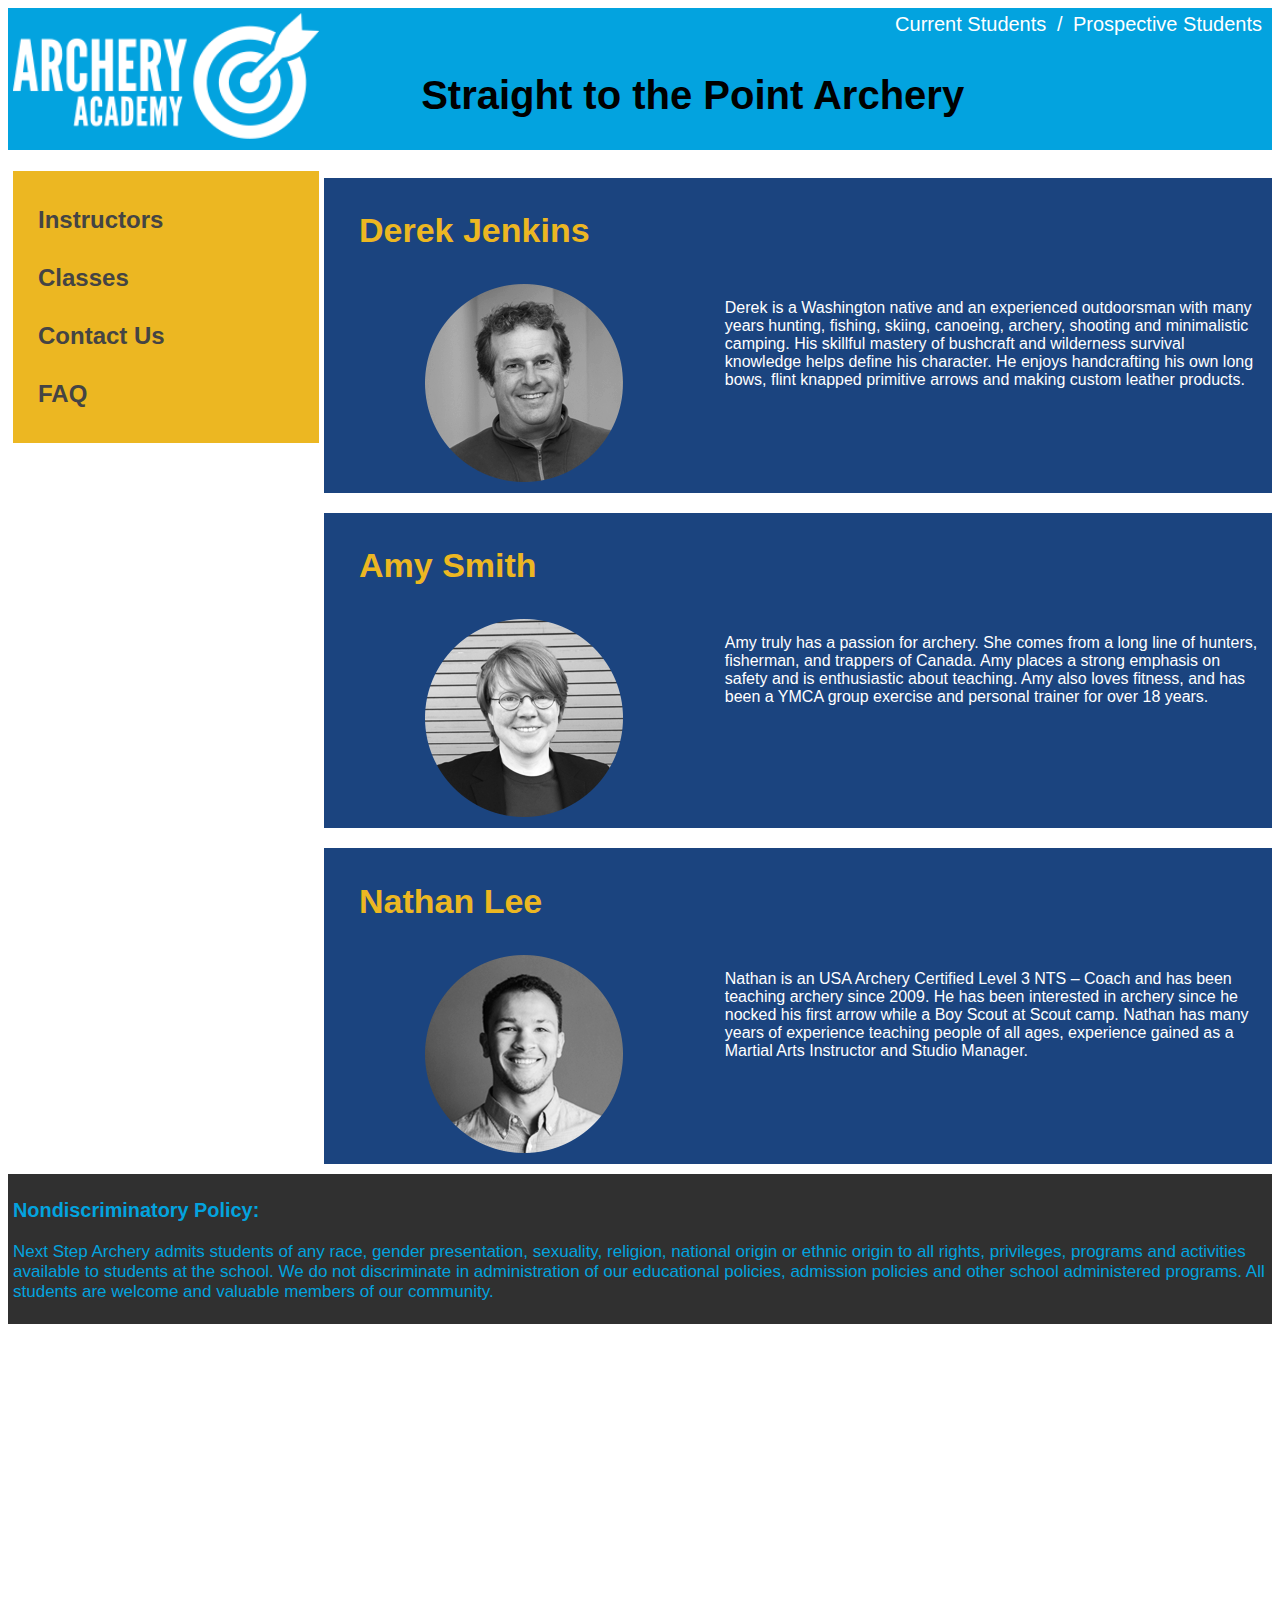
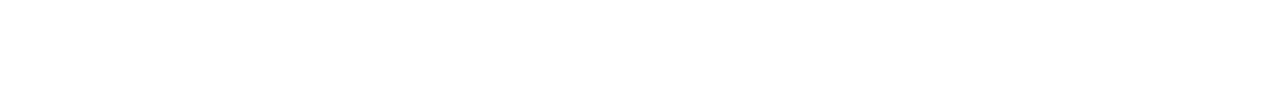
==== Instructors.html @ 6c4eb662 "reorganizing the content" ====
<!DOCTYPE html>
<html lang="en" dir="ltr">

<head>
  <meta charset="utf-8">
  <title>Straight to the point Archery</title>

  <link rel="stylesheet" type="text/css" href="../Assignment08/instructorstyles.css">

</head>

<body>
  <header>
    <nav class="col span_9_of_12 row justify-content-end headernavigation">
      <a href="#CurrentStudentLink" class="headernavigationitem">Current Students</a>
      <span> / </span>
      <a href="#ProspectiveStudentLink" class="headernavigationitem">Prospective Students</a>
    </nav>

    <div class="row">
      <img src="./images/archeryAcademy-logo-white.png" alt="Archery Academy Logo" class="col span_3_of_12 align-items-center">
      <h1 class="col span_7_of_12 align-items-center">Straight to the Point Archery</h1>
    </div>


  </header>

  <main class="row">
    <a id="skip-content" href="#main-content">Skip to Main Content</a>

    <nav class="col span_3_of_12">
      <ul class="menunavigation">
        <li class="menunavigationitem"><a href="./Instructors.html">Instructors</a></li>
        <li class="menunavigationitem"><a href="./Classes.html">Classes</a></li>
        <li class="menunavigationitem"><a href="./Contact.html">Contact Us</a></li>
        <li class="menunavigationitem"><a href="./FAQ.html">FAQ</a></li>
      </ul>
    </nav>



    <section id="main-content">
      <div class="row col span_9_of_12 justify-content-end instructor-box">
        <h2>Derek Jenkins</h2>
        <div class="col span_5_of_12 align-items-center">
          <img src="./images/instructor-bio-image1.png" alt="picture of Derek Jenkins">
        </div>
        <div class="col span_7_of_12">
          <p> Derek is a Washington native and an experienced outdoorsman with many years hunting, fishing, skiing, canoeing, archery, shooting and minimalistic camping. His skillful mastery of bushcraft and wilderness survival knowledge helps define his character. He enjoys handcrafting his own long bows, flint knapped primitive arrows and making custom leather products.</p>
        </div>
      </div>

      <div class="row col span_9_of_12 justify-content-end instructor-box">
        <h2>Amy Smith</h2>
        <div class="col span_5_of_12 align-items-center">
          <img src="./images/instructor-bio-image2.png" alt="picture of Amy Smith">
        </div>
        <div class="col span_7_of_12">
          <p>Amy truly has a passion for archery. She comes from a long line of hunters, fisherman, and trappers of Canada. Amy places a strong emphasis on safety and is enthusiastic about teaching. Amy also loves fitness, and has been a YMCA group exercise and personal trainer for over 18 years.</p>
        </div>


      </div>

      <div class="row col span_9_of_12 justify-content-end instructor-box">
        <h2>Nathan Lee</h2>
        <div class="col span_5_of_12 align-items-center">
          <img src="./images/instructor-bio-image3.png" alt="">

        </div>
        <div class="col span_7_of_12">
          <p>Nathan is an USA Archery Certified Level 3 NTS – Coach and has been teaching archery since 2009. He has been interested in archery since he nocked his first arrow while a Boy Scout at Scout camp. Nathan has many years of experience teaching people of all ages, experience gained as a Martial Arts Instructor and Studio Manager.</p>

        </div>

      </div>
    </section>

        <article class="nondiscriminatory row col span_12_of_12">
          <h3>Nondiscriminatory Policy:</h3>
          <p>Next Step Archery admits students of any race, gender presentation, sexuality, religion, national origin or ethnic origin to all rights, privileges, programs and activities available to students at the school. We do not discriminate in
            administration of our educational policies, admission policies and other school administered programs. All students are welcome and valuable members of our community.
          <p>

        </article>
  </main>

  <footer>
    <div class="row">
      <img src="./images/archeryAcademy-logo-white.png" alt="Archery Academy Logo" class="col span_3_of_12">

    </div>
    <div class="row">
      <article class="col span_4_of_12">
        <p>
          <span>528 Nock Point Ln</span>
          <span>Tacoma, WA 98412</span>
          <span>archery-education@example.com</span>
          <span>(253)555-1010</span>
        <p>
      </article>
    </div>


    <div class="row">
      <nav class="row col span_7_of_12 footernavigation">
        <a class="footernavigationitem" href="./Instructors.html">Instructors</a>
        <span> / </span>
        <a class="footernavigationitem" href="./Classes.html">Classes</a>
        <span> / </span>
        <a class="footernavigationitem" href="./Contact.html">Contact Us</a>
        <span> / </span>
        <a class="footernavigationitem" href="./FAQ.html">FAQ</a>
      </nav>
      <div class="row col span_6_of_12">
        <p>2018 Archery Academy | Seattle, WA</p>

      </div>
    </div>

  </footer>


</body>

</html>
---- Assignment08/instructorstyles.css ----
* {
   box-sizing: border-box;
   font-family: Arial, Helvetica, sans-serif;

}

/* header setting */
header {
  background: #03a3df;
}

h1 {
  font-weight: bold;
  font-size: 40px

}

.headernavigation {
    float: right;
    display: block;
    text-align: right;
    align-content: center;
    font-size: 20px;
    list-style-type: none;
    overflow: hidden;
    color: white;
  }

.headernavigation a {
    color: white;
    text-decoration: none;
    padding: 5px;
  }

/* left menu setting */
.menunavigation {
  background-color: #ecb722;
  padding: 20px 10px;

}

.menunavigationitem{
  padding: 15px;
  font-size: 24px;
  list-style-type: none;
  font-weight: bold;
}

.menunavigationitem a {
  text-decoration: none;
  color: #444444
}

.menunavigationitem a:hover {
  color: #1b447f;
  text-decoration: underline;
}


/* main text setting */
h2 {
  font-size: 34px;
  color: #ecb722;;
  padding-left: 30px;
}

.instructor-box {
  background: #1b447f;
  color: white;
  margin: 10px 0px;
}

.nondiscriminatory {
  font-size: 17px;
  color: #03a3df;
  background-color: #303030;
}

#skip-content {
  color: white;
}


/* footer setting */
footer {
  background-image: url(../Assignment07/images/footerImage.jpg);
  height: 350px;
  width: auto;
  background-position: bottom;
  background-size: cover;
  position: static;
  color: white;
  font-size: 20px;
  padding: 20px 0px;

}

footer article p span {
  padding: 10px 0px;
}

.footernavigation {
    font-size: 17px;
    list-style-type: none;
    overflow: hidden;
    color: white;
  }

.footernavigation a {
    color: white;
    text-decoration: none;
    padding: 5px;
  }

/* grid layout setting */
.col {
   float: left;
   padding: 5px;
}

.justify-content-end {
    float: right;
}

.align-items-center {
  display: flex;
  justify-content: center;
  align-items: center;
}

.row::after {
   content: "";
   clear: both;
   display: table;
}

.span_1_of_12 {
  width: 8.33%;
}

.span_2_of_12 {
  width: 16.66%;
}

.span_3_of_12 {
  width: 25%;
}

.span_4_of_12 {
  width: 33.33%;
}

.span_5_of_12 {
  width: 41.66%;
}

.span_6_of_12 {
  width: 50%;
}

.span_7_of_12 {
  width: 58.33%;
}

.span_8_of_12 {
  width: 66.66%;
}

.span_9_of_12 {
  width: 75%;
}

.span_10_of_12 {
  width: 83.33%;
}

.span_11_of_12 {
  width: 91.66%;
}

.span_12_of_12 {
  width: 100%;
}
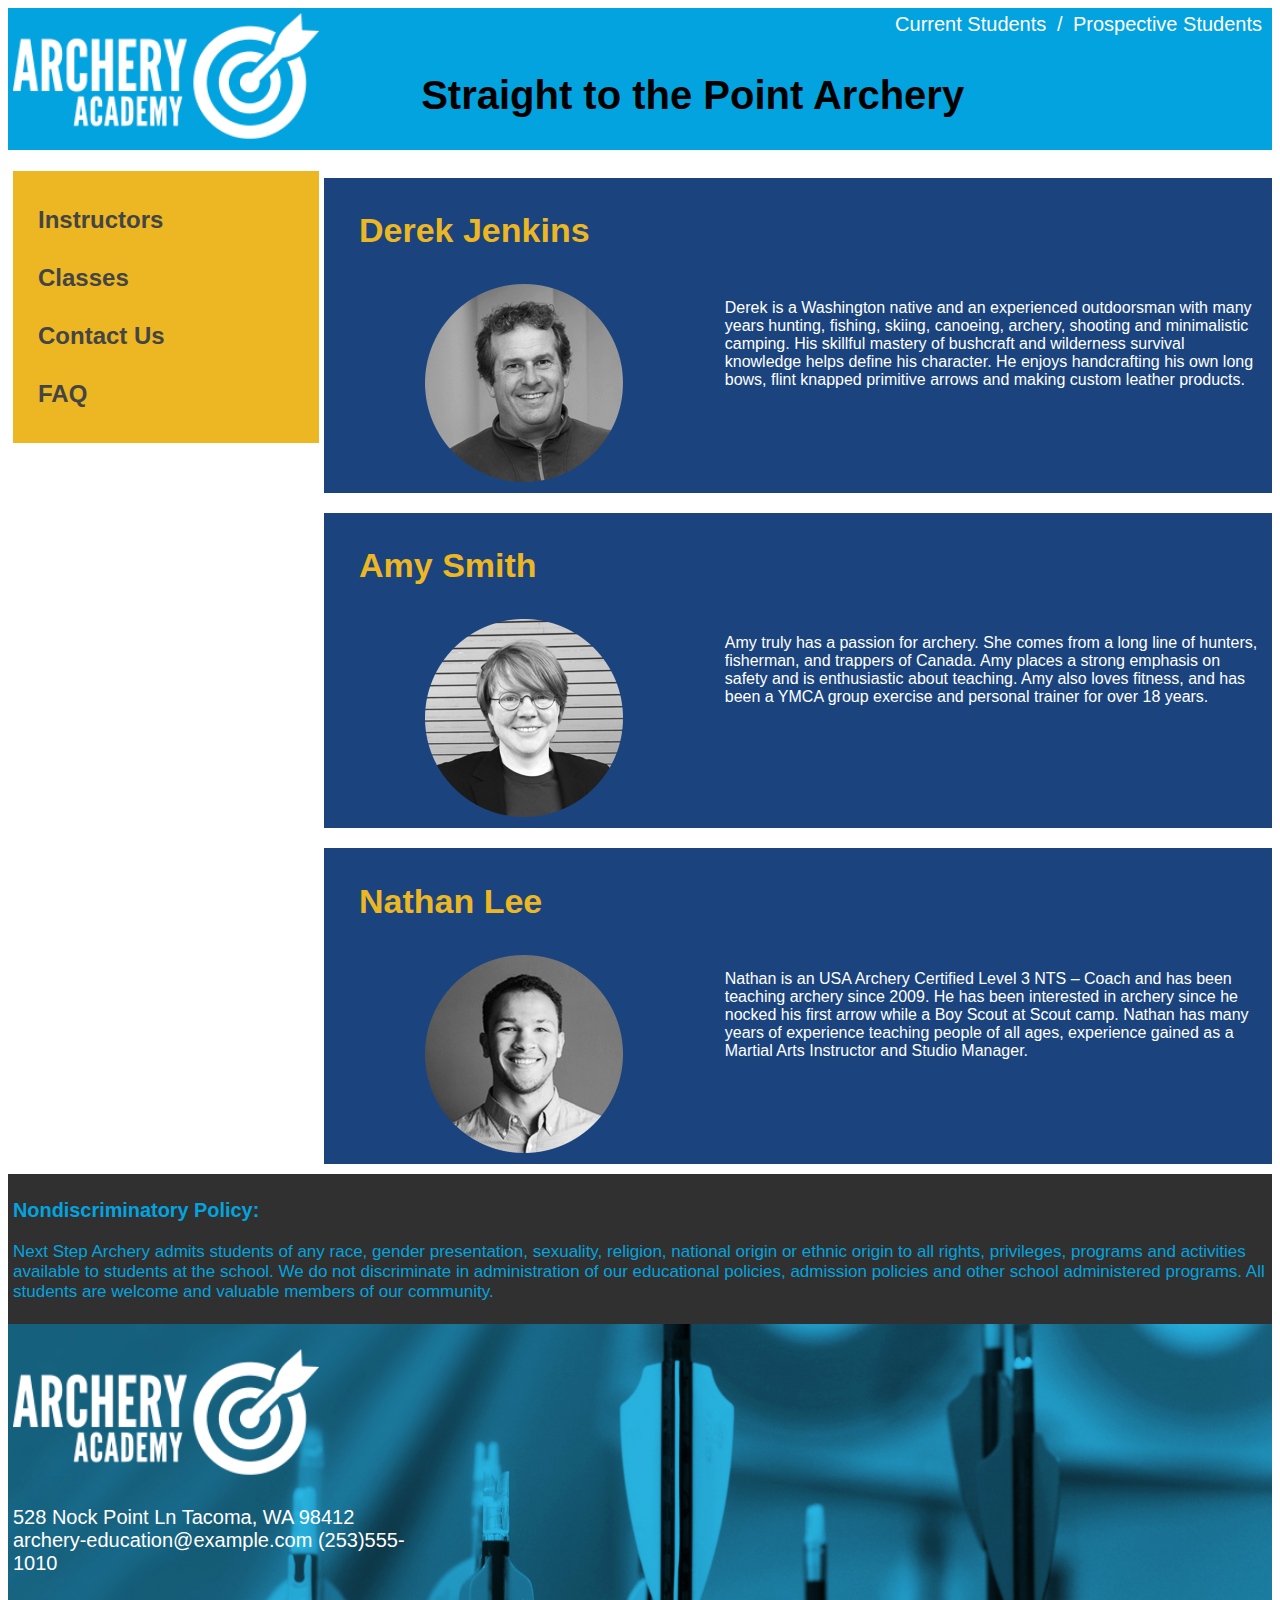
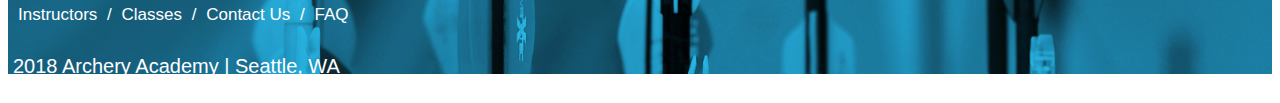
==== commit acf2f7e4: "fix links" ====
--- a/Instructors.html
+++ b/Instructors.html
@@ -5,7 +5,7 @@
   <meta charset="utf-8">
   <title>Straight to the point Archery</title>
 
-  <link rel="stylesheet" type="text/css" href="../Assignment08/instructorstyles.css">
+  <link rel="stylesheet" type="text/css" href="./styles/instructorstyles.css">
 
 </head>
 
--- a/styles/instructorstyles.css
+++ b/styles/instructorstyles.css
@@ -0,0 +1,183 @@
+* {
+   box-sizing: border-box;
+   font-family: Arial, Helvetica, sans-serif;
+
+}
+
+/* header setting */
+header {
+  background: #03a3df;
+}
+
+h1 {
+  font-weight: bold;
+  font-size: 40px
+
+}
+
+.headernavigation {
+    float: right;
+    display: block;
+    text-align: right;
+    align-content: center;
+    font-size: 20px;
+    list-style-type: none;
+    overflow: hidden;
+    color: white;
+  }
+
+.headernavigation a {
+    color: white;
+    text-decoration: none;
+    padding: 5px;
+  }
+
+/* left menu setting */
+.menunavigation {
+  background-color: #ecb722;
+  padding: 20px 10px;
+
+}
+
+.menunavigationitem{
+  padding: 15px;
+  font-size: 24px;
+  list-style-type: none;
+  font-weight: bold;
+}
+
+.menunavigationitem a {
+  text-decoration: none;
+  color: #444444
+}
+
+.menunavigationitem a:hover {
+  color: #1b447f;
+  text-decoration: underline;
+}
+
+
+/* main text setting */
+h2 {
+  font-size: 34px;
+  color: #ecb722;;
+  padding-left: 30px;
+}
+
+.instructor-box {
+  background: #1b447f;
+  color: white;
+  margin: 10px 0px;
+}
+
+.nondiscriminatory {
+  font-size: 17px;
+  color: #03a3df;
+  background-color: #303030;
+}
+
+#skip-content {
+  color: white;
+}
+
+
+/* footer setting */
+footer {
+  background-image: url(../images/footerImage.jpg);
+  height: 350px;
+  width: auto;
+  background-position: bottom;
+  background-size: cover;
+  position: static;
+  color: white;
+  font-size: 20px;
+  padding: 20px 0px;
+
+}
+
+footer article p span {
+  padding: 10px 0px;
+}
+
+.footernavigation {
+    font-size: 17px;
+    list-style-type: none;
+    overflow: hidden;
+    color: white;
+  }
+
+.footernavigation a {
+    color: white;
+    text-decoration: none;
+    padding: 5px;
+  }
+
+/* grid layout setting */
+.col {
+   float: left;
+   padding: 5px;
+}
+
+.justify-content-end {
+    float: right;
+}
+
+.align-items-center {
+  display: flex;
+  justify-content: center;
+  align-items: center;
+}
+
+.row::after {
+   content: "";
+   clear: both;
+   display: table;
+}
+
+.span_1_of_12 {
+  width: 8.33%;
+}
+
+.span_2_of_12 {
+  width: 16.66%;
+}
+
+.span_3_of_12 {
+  width: 25%;
+}
+
+.span_4_of_12 {
+  width: 33.33%;
+}
+
+.span_5_of_12 {
+  width: 41.66%;
+}
+
+.span_6_of_12 {
+  width: 50%;
+}
+
+.span_7_of_12 {
+  width: 58.33%;
+}
+
+.span_8_of_12 {
+  width: 66.66%;
+}
+
+.span_9_of_12 {
+  width: 75%;
+}
+
+.span_10_of_12 {
+  width: 83.33%;
+}
+
+.span_11_of_12 {
+  width: 91.66%;
+}
+
+.span_12_of_12 {
+  width: 100%;
+}
